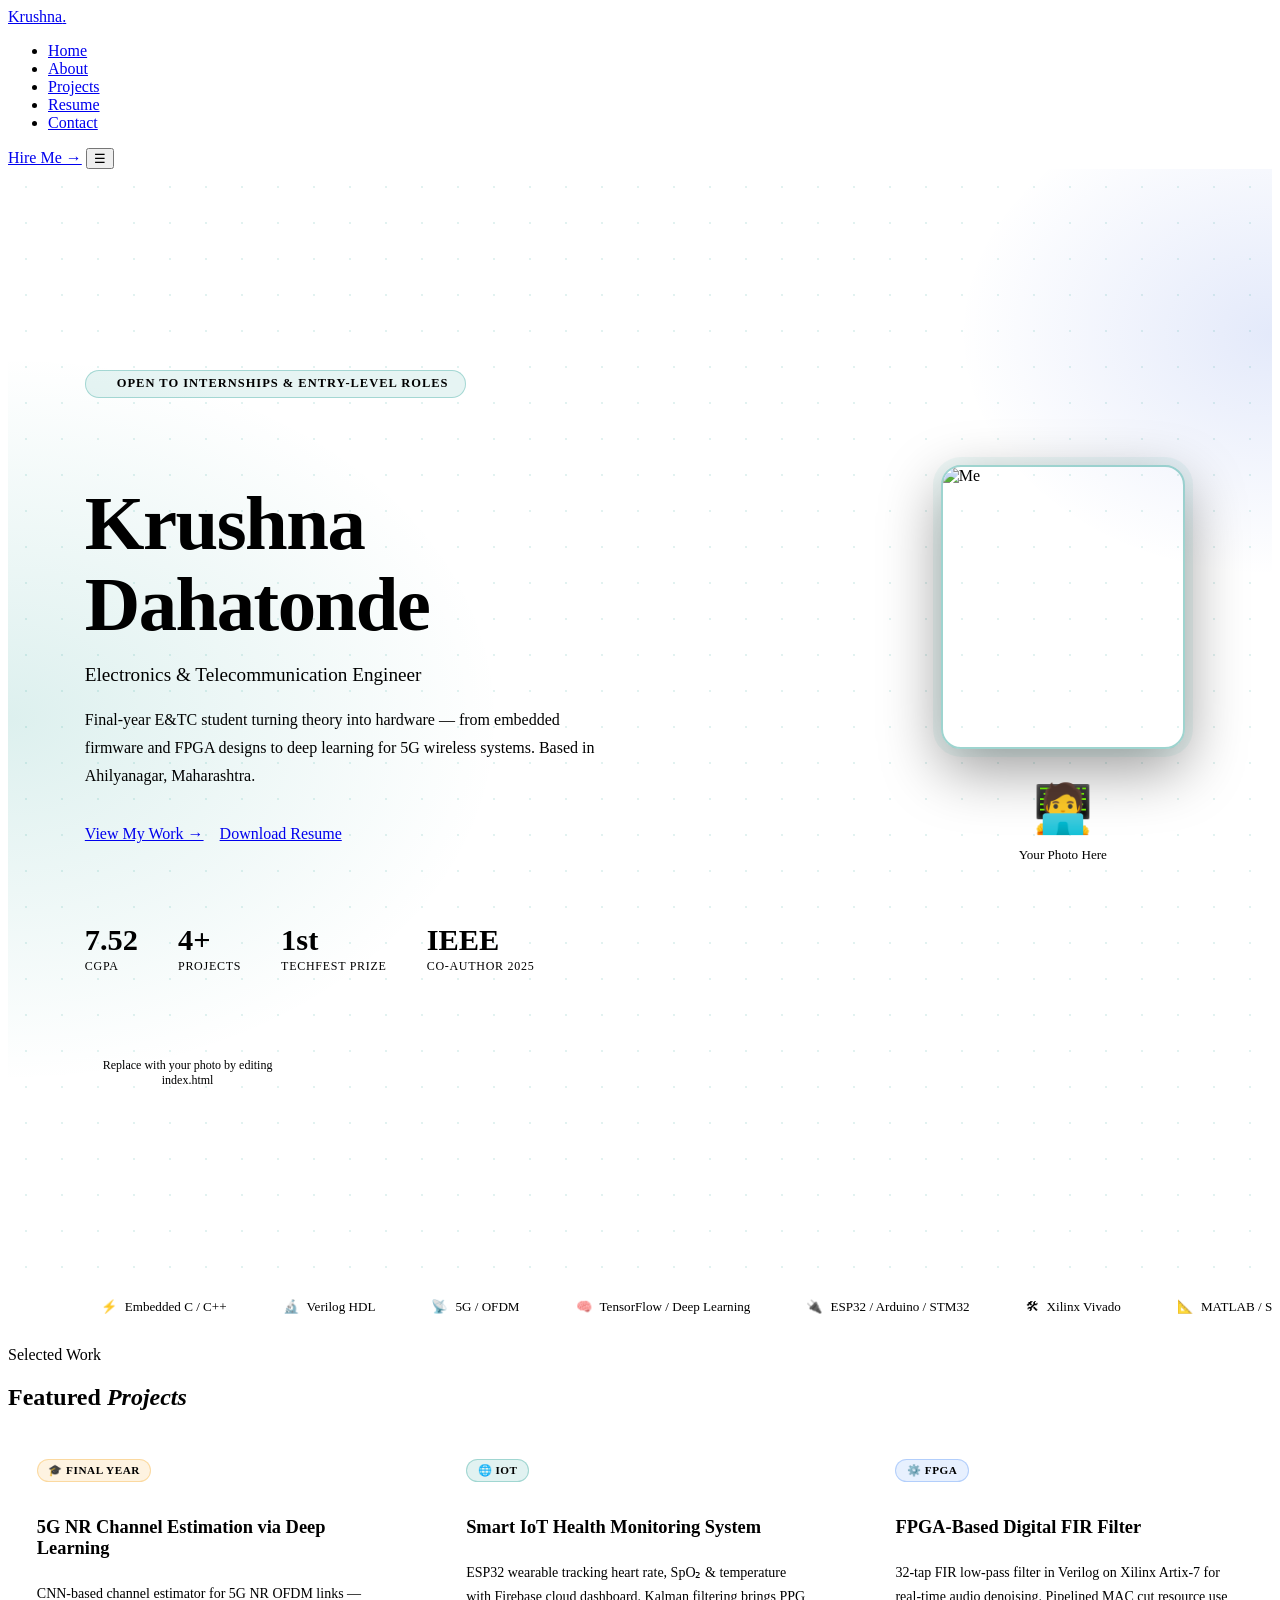
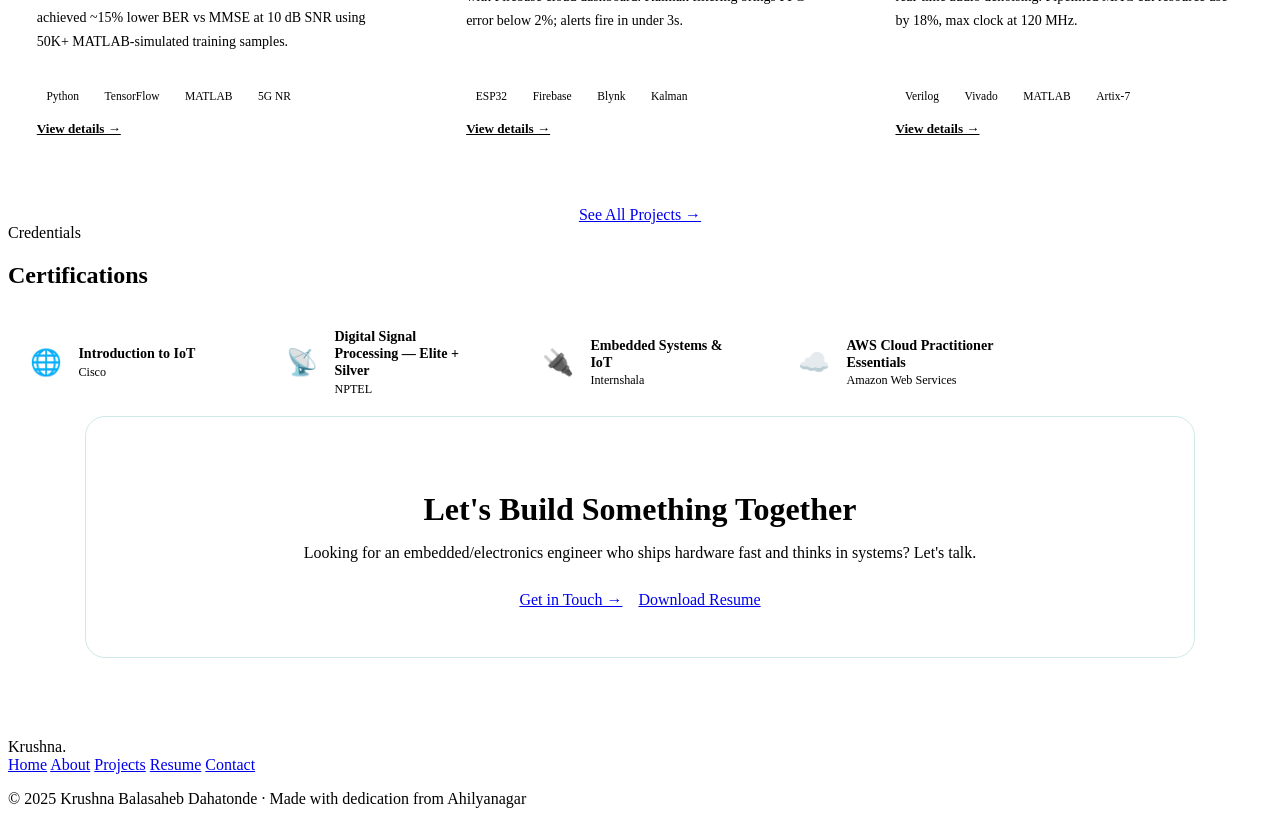
==== index.html @ bee66455 "Add files via upload" ====
<!DOCTYPE html>
<html lang="en">
<head>
<meta charset="UTF-8"/>
<meta name="viewport" content="width=device-width, initial-scale=1.0"/>
<title>Krushna Dahatonde | E&TC Engineer</title>
<link rel="stylesheet" href="css/style.css"/>
<style>
/* ── HERO ── */
.hero {
  min-height: 100vh;
  display: flex; align-items: center;
  padding: 120px 6vw 80px;
  position: relative; overflow: hidden;
}
.hero-bg {
  position: absolute; inset: 0; z-index: 0;
  background:
    radial-gradient(ellipse 65% 55% at 0% 50%, rgba(13,148,136,.14) 0%, transparent 60%),
    radial-gradient(ellipse 45% 40% at 100% 15%, rgba(29,78,216,.12) 0%, transparent 55%);
}
/* Waveform / circuit dots signature element */
.hero-bg::before {
  content: '';
  position: absolute; inset: 0;
  background-image: radial-gradient(circle, rgba(13,148,136,.12) 1px, transparent 1px);
  background-size: 36px 36px;
}
.hero-inner {
  position: relative; z-index: 1;
  display: grid; grid-template-columns: 1fr auto;
  gap: 4rem; align-items: center;
  max-width: 1100px; width: 100%;
}
.hero-eyebrow {
  display: inline-flex; align-items: center; gap: .5rem;
  background: rgba(13,148,136,.1); border: 1px solid rgba(13,148,136,.3);
  color: var(--teal-light); padding: .35rem 1rem; border-radius: 100px;
  font-size: .78rem; font-weight: 600; letter-spacing: .08em;
  text-transform: uppercase; margin-bottom: 1.4rem;
}
.hero-eyebrow-dot { width: 7px; height: 7px; border-radius: 50%; background: var(--teal-light); animation: blink 1.8s infinite; }
@keyframes blink { 0%,100%{opacity:1} 50%{opacity:.2} }
h1 {
  font-family: 'Playfair Display', serif;
  font-size: clamp(2.8rem, 6vw, 5rem);
  font-weight: 800; line-height: 1.05;
  letter-spacing: -.02em; margin-bottom: .5rem;
}
.hero-sub {
  font-size: clamp(1rem, 2vw, 1.2rem);
  color: var(--teal-light); font-weight: 500;
  margin-bottom: 1.2rem;
}
.hero-desc {
  color: var(--muted); font-size: 1rem; line-height: 1.75;
  max-width: 520px; margin-bottom: 2.2rem;
}
.hero-btns { display: flex; gap: 1rem; flex-wrap: wrap; }
.hero-stats {
  display: flex; gap: 2.5rem;
  margin-top: 3rem; padding-top: 2rem;
  border-top: 1px solid var(--border);
}
.stat-num {
  font-family: 'Playfair Display', serif;
  font-size: 1.9rem; font-weight: 800; color: var(--teal-light);
}
.stat-lbl { font-size: .75rem; color: var(--muted); text-transform: uppercase; letter-spacing: .06em; margin-top: .1rem; }

/* Photo card */
.hero-photo-wrap {
  display: flex; flex-direction: column; align-items: center; gap: 1rem;
}
.photo-frame {
  width: 240px; height: 280px;
  border-radius: 20px;
  border: 2px solid rgba(13,148,136,.4);
  overflow: hidden;
  box-shadow: 0 0 0 8px rgba(13,148,136,.06), 0 20px 60px rgba(0,0,0,.4);
  position: relative;
  background: var(--navy-light);
  display: flex; align-items: center; justify-content: center;
}
.photo-frame img { width: 100%; height: 100%; object-fit: cover; }
.photo-placeholder {
  display: flex; flex-direction: column; align-items: center; gap: .6rem;
  color: var(--muted); font-size: .82rem; text-align: center; padding: 1rem;
}
.photo-placeholder .icon { font-size: 3rem; }
.photo-hint {
  font-size: .75rem; color: var(--muted);
  text-align: center; max-width: 180px;
  background: rgba(255,255,255,.04); border: 1px dashed var(--border);
  border-radius: 8px; padding: .5rem .8rem;
}

/* ── QUICK SKILLS STRIP ── */
.skills-strip {
  background: var(--navy-mid);
  border-top: 1px solid var(--border);
  border-bottom: 1px solid var(--border);
  padding: 1.5rem 6vw;
  overflow: hidden;
}
.strip-track {
  display: flex; gap: 1.5rem;
  animation: marquee 22s linear infinite;
  white-space: nowrap;
}
@keyframes marquee { from{transform:translateX(0)} to{transform:translateX(-50%)} }
.strip-item {
  display: inline-flex; align-items: center; gap: .5rem;
  font-size: .82rem; font-weight: 500; color: var(--muted);
  padding: .4rem 1rem; background: var(--navy-light);
  border: 1px solid var(--border); border-radius: 100px;
  flex-shrink: 0;
}
.strip-item span { color: var(--teal-light); }

/* ── FEATURED PROJECTS ── */
.featured-grid {
  display: grid; grid-template-columns: repeat(auto-fill, minmax(300px, 1fr));
  gap: 1.5rem;
}
.project-card {
  background: var(--card); border: 1px solid var(--border);
  border-radius: 16px; padding: 1.8rem;
  display: flex; flex-direction: column;
  transition: border-color .25s, transform .25s, box-shadow .25s;
  position: relative; overflow: hidden;
}
.project-card::after {
  content: '';
  position: absolute; top: 0; left: 0; right: 0; height: 3px;
  background: linear-gradient(90deg, var(--teal), var(--blue-light));
  transform: scaleX(0); transform-origin: left;
  transition: transform .3s;
}
.project-card:hover { border-color: rgba(13,148,136,.4); transform: translateY(-4px); box-shadow: 0 12px 40px rgba(13,148,136,.12); }
.project-card:hover::after { transform: scaleX(1); }
.proj-badge {
  display: inline-block;
  font-size: .7rem; font-weight: 700; padding: .25rem .65rem;
  border-radius: 100px; text-transform: uppercase; letter-spacing: .05em;
  margin-bottom: 1rem; align-self: flex-start;
}
.badge-teal  { background: rgba(13,148,136,.12); border: 1px solid rgba(13,148,136,.3); color: var(--teal-light); }
.badge-blue  { background: rgba(59,130,246,.12); border: 1px solid rgba(59,130,246,.3); color: var(--blue-light); }
.badge-gold  { background: rgba(245,158,11,.12); border: 1px solid rgba(245,158,11,.3); color: var(--gold); }
.badge-navy  { background: rgba(26,51,82,.6); border: 1px solid var(--border); color: var(--muted); }

.project-card h3 { font-family: 'Playfair Display', serif; font-size: 1.15rem; font-weight: 700; margin-bottom: .6rem; }
.project-card p  { color: var(--muted); font-size: .875rem; line-height: 1.7; flex: 1; }
.proj-tech { display: flex; flex-wrap: wrap; gap: .4rem; margin-top: 1.2rem; }
.tech-chip {
  font-size: .72rem; padding: .2rem .6rem; border-radius: 5px;
  background: rgba(255,255,255,.04); color: var(--muted);
  border: 1px solid var(--border); font-weight: 500;
}
.proj-link {
  display: inline-flex; align-items: center; gap: .35rem;
  margin-top: 1rem; font-size: .82rem; font-weight: 600;
  color: var(--teal-light); transition: gap .2s;
}
.proj-link:hover { gap: .6rem; }

/* ── CERTIFICATIONS STRIP ── */
.cert-grid {
  display: grid; grid-template-columns: repeat(auto-fill, minmax(220px, 1fr));
  gap: 1rem;
}
.cert-card {
  background: var(--card); border: 1px solid var(--border);
  border-radius: 12px; padding: 1.2rem 1.4rem;
  display: flex; align-items: center; gap: 1rem;
  transition: border-color .2s;
}
.cert-card:hover { border-color: rgba(13,148,136,.4); }
.cert-icon { font-size: 1.6rem; }
.cert-name { font-weight: 600; font-size: .88rem; }
.cert-by   { color: var(--muted); font-size: .76rem; margin-top: .15rem; }

/* ── CTA BAND ── */
.cta-band {
  background: linear-gradient(135deg, var(--navy-light) 0%, rgba(13,148,136,.15) 100%);
  border: 1px solid rgba(13,148,136,.2);
  border-radius: 20px; padding: 3rem;
  text-align: center;
  margin: 0 6vw 80px;
}
.cta-band h2 { font-family: 'Playfair Display', serif; font-size: 2rem; margin-bottom: .8rem; }
.cta-band p  { color: var(--muted); margin-bottom: 1.8rem; }
.cta-btns    { display: flex; gap: 1rem; justify-content: center; flex-wrap: wrap; }

@media (max-width: 900px) {
  .hero-inner { grid-template-columns: 1fr; }
  .hero-photo-wrap { display: none; }
}
@media (max-width: 600px) {
  .hero-stats { gap: 1.5rem; }
}
</style>
</head>
<body>

<!-- NAV -->
<nav class="nav">
  <a href="index.html" class="nav-logo">Krushna<span>.</span></a>
  <ul class="nav-links">
    <li><a href="index.html">Home</a></li>
    <li><a href="pages/about.html">About</a></li>
    <li><a href="pages/projects.html">Projects</a></li>
    <li><a href="pages/resume.html">Resume</a></li>
    <li><a href="pages/contact.html">Contact</a></li>
  </ul>
  <a href="pages/contact.html" class="nav-cta">Hire Me →</a>
  <button class="nav-mobile-btn">☰</button>
</nav>

<!-- HERO -->
<section class="hero">
  <div class="hero-bg"></div>
  <div class="hero-inner">
    <div>
      <div class="hero-eyebrow">
        <span class="hero-eyebrow-dot"></span>
        Open to Internships & Entry-level Roles
      </div>
      <h1>Krushna<br>Dahatonde</h1>
      <p class="hero-sub">Electronics & Telecommunication Engineer</p>
      <p class="hero-desc">
        Final-year E&TC student turning theory into hardware — from embedded firmware and FPGA designs to deep learning for 5G wireless systems. Based in Ahilyanagar, Maharashtra.
      </p>
      <div class="hero-btns">
        <a href="pages/projects.html" class="btn btn-primary">View My Work →</a>
        <a href="pages/resume.html" class="btn btn-secondary">Download Resume</a>
      </div>
      <div class="hero-stats">
        <div>
          <div class="stat-num">7.52</div>
          <div class="stat-lbl">CGPA</div>
        </div>
        <div>
          <div class="stat-num">4+</div>
          <div class="stat-lbl">Projects</div>
        </div>
        <div>
          <div class="stat-num">1st</div>
          <div class="stat-lbl">TechFest Prize</div>
        </div>
        <div>
          <div class="stat-num">IEEE</div>
          <div class="stat-lbl">Co-author 2025</div>
        </div>
      </div>
    </div>
    <!-- PHOTO -->
    <div class="hero-photo-wrap">
      <div class="photo-frame">
  <img src="C:\Users\ASUS\Downloads\portfolio\portfolio\Me.jpeg" alt="Me">
</div>
        <div class="photo-placeholder">
          <span class="icon">🧑‍💻</span>
          <span>Your Photo Here</span>
        </div>
      </div>
      <p class="photo-hint">Replace with your photo by editing index.html</p>
    </div>
  </div>
</section>

<!-- SKILLS MARQUEE -->
<div class="skills-strip">
  <div class="strip-track">
    <span class="strip-item"><span>⚡</span>Embedded C / C++</span>
    <span class="strip-item"><span>🔬</span>Verilog HDL</span>
    <span class="strip-item"><span>📡</span>5G / OFDM</span>
    <span class="strip-item"><span>🧠</span>TensorFlow / Deep Learning</span>
    <span class="strip-item"><span>🔌</span>ESP32 / Arduino / STM32</span>
    <span class="strip-item"><span>🛠</span>Xilinx Vivado</span>
    <span class="strip-item"><span>📐</span>MATLAB / Simulink</span>
    <span class="strip-item"><span>🌐</span>IoT / Firebase</span>
    <span class="strip-item"><span>🖥</span>Linux / Git</span>
    <span class="strip-item"><span>📋</span>KiCad PCB</span>
    <!-- duplicate for seamless loop -->
    <span class="strip-item"><span>⚡</span>Embedded C / C++</span>
    <span class="strip-item"><span>🔬</span>Verilog HDL</span>
    <span class="strip-item"><span>📡</span>5G / OFDM</span>
    <span class="strip-item"><span>🧠</span>TensorFlow / Deep Learning</span>
    <span class="strip-item"><span>🔌</span>ESP32 / Arduino / STM32</span>
    <span class="strip-item"><span>🛠</span>Xilinx Vivado</span>
    <span class="strip-item"><span>📐</span>MATLAB / Simulink</span>
    <span class="strip-item"><span>🌐</span>IoT / Firebase</span>
    <span class="strip-item"><span>🖥</span>Linux / Git</span>
    <span class="strip-item"><span>📋</span>KiCad PCB</span>
  </div>
</div>

<!-- FEATURED PROJECTS -->
<section class="section">
  <div class="section-tag">Selected Work</div>
  <h2 class="section-title reveal">Featured <em>Projects</em></h2>
  <div class="featured-grid">

    <div class="project-card reveal">
      <span class="proj-badge badge-gold">🎓 Final Year</span>
      <h3>5G NR Channel Estimation via Deep Learning</h3>
      <p>CNN-based channel estimator for 5G NR OFDM links — achieved ~15% lower BER vs MMSE at 10 dB SNR using 50K+ MATLAB-simulated training samples.</p>
      <div class="proj-tech">
        <span class="tech-chip">Python</span>
        <span class="tech-chip">TensorFlow</span>
        <span class="tech-chip">MATLAB</span>
        <span class="tech-chip">5G NR</span>
      </div>
      <a href="pages/projects.html" class="proj-link">View details →</a>
    </div>

    <div class="project-card reveal reveal-delay-1">
      <span class="proj-badge badge-teal">🌐 IoT</span>
      <h3>Smart IoT Health Monitoring System</h3>
      <p>ESP32 wearable tracking heart rate, SpO₂ & temperature with Firebase cloud dashboard. Kalman filtering brings PPG error below 2%; alerts fire in under 3s.</p>
      <div class="proj-tech">
        <span class="tech-chip">ESP32</span>
        <span class="tech-chip">Firebase</span>
        <span class="tech-chip">Blynk</span>
        <span class="tech-chip">Kalman</span>
      </div>
      <a href="pages/projects.html" class="proj-link">View details →</a>
    </div>

    <div class="project-card reveal reveal-delay-2">
      <span class="proj-badge badge-blue">⚙️ FPGA</span>
      <h3>FPGA-Based Digital FIR Filter</h3>
      <p>32-tap FIR low-pass filter in Verilog on Xilinx Artix-7 for real-time audio denoising. Pipelined MAC cut resource use by 18%, max clock at 120 MHz.</p>
      <div class="proj-tech">
        <span class="tech-chip">Verilog</span>
        <span class="tech-chip">Vivado</span>
        <span class="tech-chip">MATLAB</span>
        <span class="tech-chip">Artix-7</span>
      </div>
      <a href="pages/projects.html" class="proj-link">View details →</a>
    </div>

  </div>
  <div style="text-align:center; margin-top:2.5rem;">
    <a href="pages/projects.html" class="btn btn-secondary">See All Projects →</a>
  </div>
</section>

<!-- CERTS -->
<section class="section" style="padding-top:0;">
  <div class="section-tag">Credentials</div>
  <h2 class="section-title reveal">Certifications</h2>
  <div class="cert-grid reveal">
    <div class="cert-card"><span class="cert-icon">🌐</span><div><div class="cert-name">Introduction to IoT</div><div class="cert-by">Cisco</div></div></div>
    <div class="cert-card"><span class="cert-icon">📡</span><div><div class="cert-name">Digital Signal Processing — Elite + Silver</div><div class="cert-by">NPTEL</div></div></div>
    <div class="cert-card"><span class="cert-icon">🔌</span><div><div class="cert-name">Embedded Systems & IoT</div><div class="cert-by">Internshala</div></div></div>
    <div class="cert-card"><span class="cert-icon">☁️</span><div><div class="cert-name">AWS Cloud Practitioner Essentials</div><div class="cert-by">Amazon Web Services</div></div></div>
  </div>
</section>

<!-- CTA -->
<div class="cta-band reveal">
  <h2>Let's Build Something Together</h2>
  <p>Looking for an embedded/electronics engineer who ships hardware fast and thinks in systems? Let's talk.</p>
  <div class="cta-btns">
    <a href="pages/contact.html" class="btn btn-primary">Get in Touch →</a>
    <a href="pages/resume.html" class="btn btn-secondary">Download Resume</a>
  </div>
</div>

<!-- FOOTER -->
<footer class="footer">
  <div class="footer-logo">Krushna<span>.</span></div>
  <div class="footer-links">
    <a href="index.html">Home</a>
    <a href="pages/about.html">About</a>
    <a href="pages/projects.html">Projects</a>
    <a href="pages/resume.html">Resume</a>
    <a href="pages/contact.html">Contact</a>
  </div>
  <p class="footer-copy">© 2025 Krushna Balasaheb Dahatonde · Made with dedication from Ahilyanagar</p>
</footer>

<script src="js/main.js"></script>
</body>
</html>
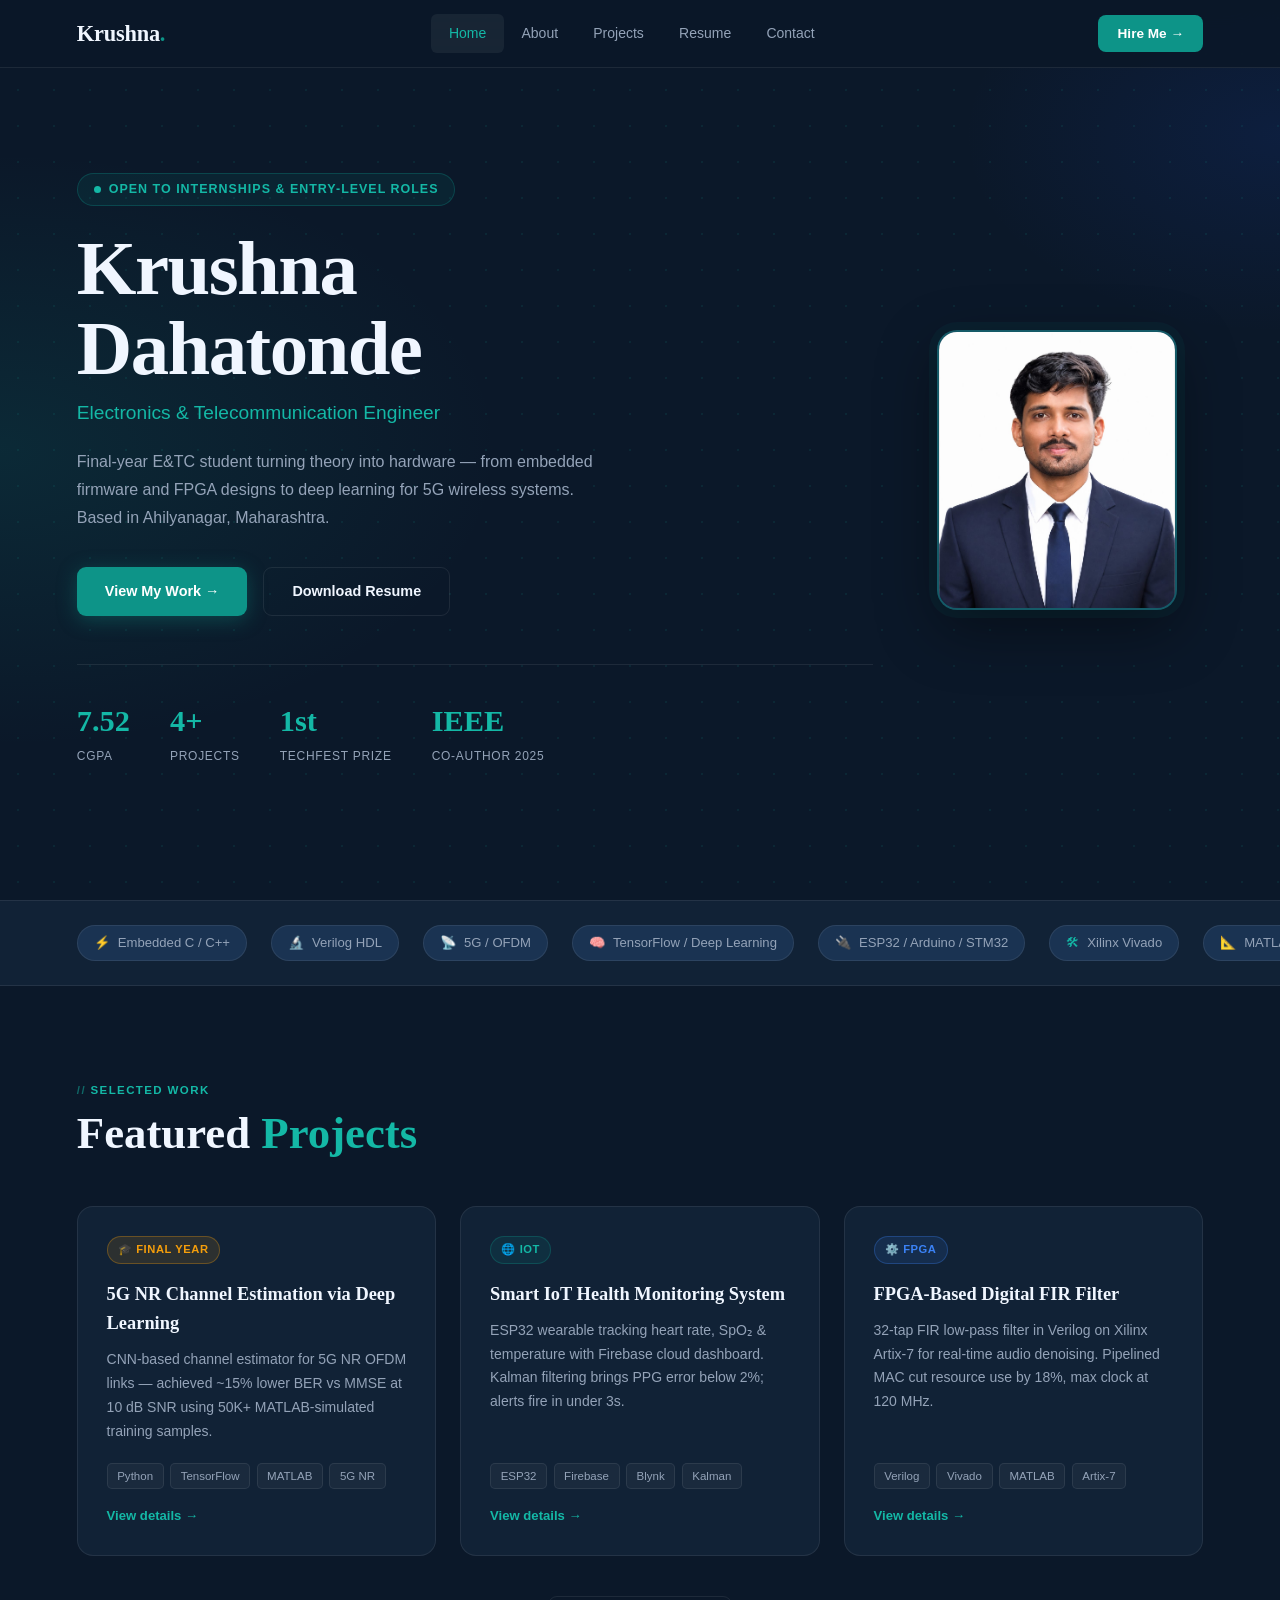
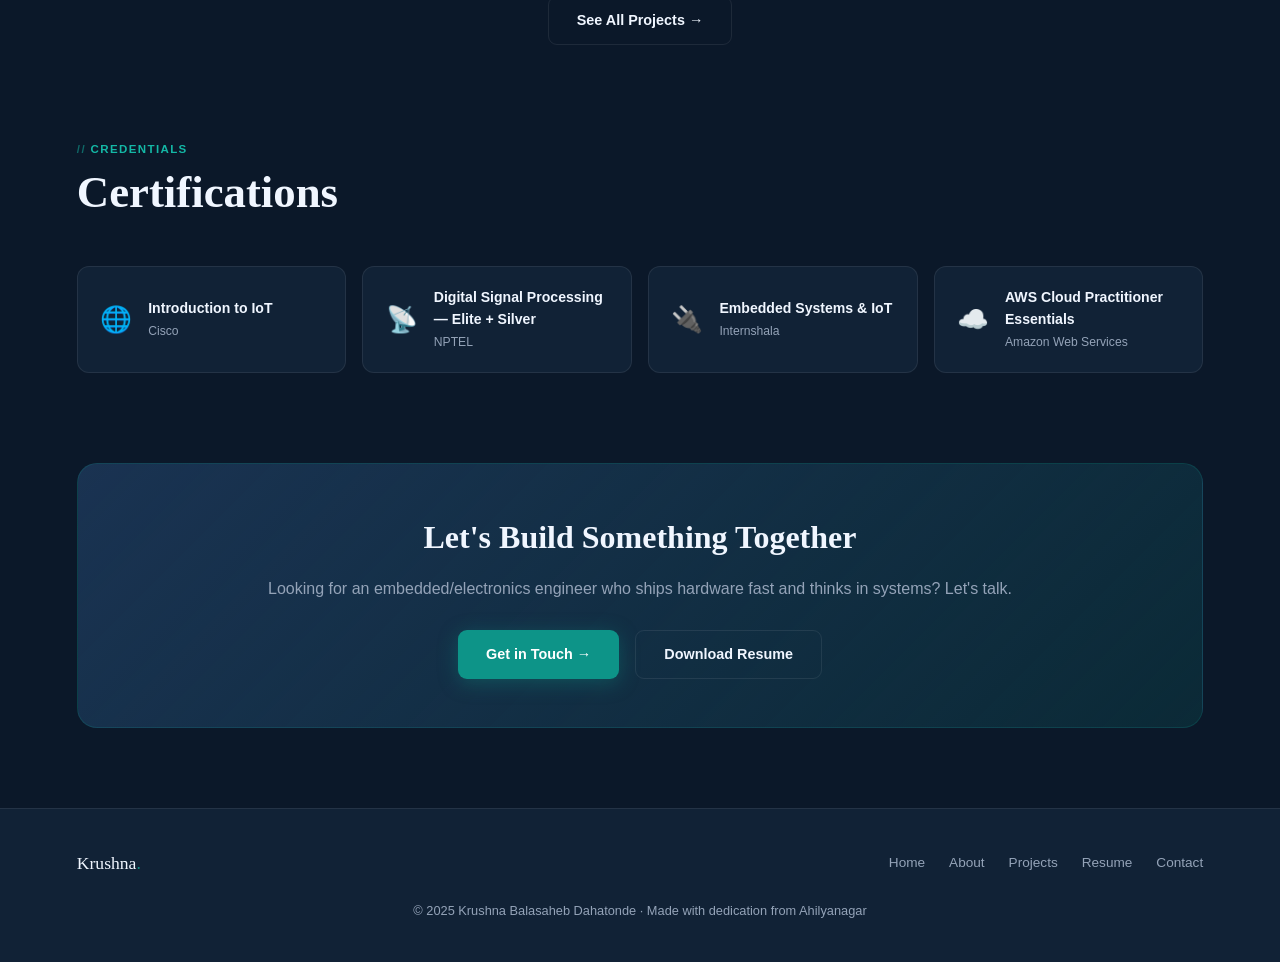
==== commit a10b3db3: "Update links and stylesheet references in index.html" ====
--- a/index.html
+++ b/index.html
@@ -4,7 +4,7 @@
 <meta charset="UTF-8"/>
 <meta name="viewport" content="width=device-width, initial-scale=1.0"/>
 <title>Krushna Dahatonde | E&TC Engineer</title>
-<link rel="stylesheet" href="css/style.css"/>
+<link rel="stylesheet" href="style.css"/>
 <style>
 /* ── HERO ── */
 .hero {
@@ -209,12 +209,12 @@
   <a href="index.html" class="nav-logo">Krushna<span>.</span></a>
   <ul class="nav-links">
     <li><a href="index.html">Home</a></li>
-    <li><a href="pages/about.html">About</a></li>
-    <li><a href="pages/projects.html">Projects</a></li>
-    <li><a href="pages/resume.html">Resume</a></li>
-    <li><a href="pages/contact.html">Contact</a></li>
+    <li><a href="about.html">About</a></li>
+    <li><a href="projects.html">Projects</a></li>
+    <li><a href="resume.html">Resume</a></li>
+    <li><a href="contact.html">Contact</a></li>
   </ul>
-  <a href="pages/contact.html" class="nav-cta">Hire Me →</a>
+  <a href="contact.html" class="nav-cta">Hire Me →</a>
   <button class="nav-mobile-btn">☰</button>
 </nav>
 
@@ -233,8 +233,8 @@
         Final-year E&TC student turning theory into hardware — from embedded firmware and FPGA designs to deep learning for 5G wireless systems. Based in Ahilyanagar, Maharashtra.
       </p>
       <div class="hero-btns">
-        <a href="pages/projects.html" class="btn btn-primary">View My Work →</a>
-        <a href="pages/resume.html" class="btn btn-secondary">Download Resume</a>
+        <a href="projects.html" class="btn btn-primary">View My Work →</a>
+        <a href="resume.html" class="btn btn-secondary">Download Resume</a>
       </div>
       <div class="hero-stats">
         <div>
@@ -258,14 +258,8 @@
     <!-- PHOTO -->
     <div class="hero-photo-wrap">
       <div class="photo-frame">
-  <img src="C:\Users\ASUS\Downloads\portfolio\portfolio\Me.jpeg" alt="Me">
-</div>
-        <div class="photo-placeholder">
-          <span class="icon">🧑‍💻</span>
-          <span>Your Photo Here</span>
-        </div>
-      </div>
-      <p class="photo-hint">Replace with your photo by editing index.html</p>
+        <img src="Me.jpeg" alt="Krushna Dahatonde">
+      </div>
     </div>
   </div>
 </section>
@@ -313,7 +307,7 @@
         <span class="tech-chip">MATLAB</span>
         <span class="tech-chip">5G NR</span>
       </div>
-      <a href="pages/projects.html" class="proj-link">View details →</a>
+      <a href="projects.html" class="proj-link">View details →</a>
     </div>
 
     <div class="project-card reveal reveal-delay-1">
@@ -326,7 +320,7 @@
         <span class="tech-chip">Blynk</span>
         <span class="tech-chip">Kalman</span>
       </div>
-      <a href="pages/projects.html" class="proj-link">View details →</a>
+      <a href="projects.html" class="proj-link">View details →</a>
     </div>
 
     <div class="project-card reveal reveal-delay-2">
@@ -339,12 +333,12 @@
         <span class="tech-chip">MATLAB</span>
         <span class="tech-chip">Artix-7</span>
       </div>
-      <a href="pages/projects.html" class="proj-link">View details →</a>
+      <a href="projects.html" class="proj-link">View details →</a>
     </div>
 
   </div>
   <div style="text-align:center; margin-top:2.5rem;">
-    <a href="pages/projects.html" class="btn btn-secondary">See All Projects →</a>
+    <a href="projects.html" class="btn btn-secondary">See All Projects →</a>
   </div>
 </section>
 
@@ -365,8 +359,8 @@
   <h2>Let's Build Something Together</h2>
   <p>Looking for an embedded/electronics engineer who ships hardware fast and thinks in systems? Let's talk.</p>
   <div class="cta-btns">
-    <a href="pages/contact.html" class="btn btn-primary">Get in Touch →</a>
-    <a href="pages/resume.html" class="btn btn-secondary">Download Resume</a>
+    <a href="contact.html" class="btn btn-primary">Get in Touch →</a>
+    <a href="resume.html" class="btn btn-secondary">Download Resume</a>
   </div>
 </div>
 
@@ -375,14 +369,14 @@
   <div class="footer-logo">Krushna<span>.</span></div>
   <div class="footer-links">
     <a href="index.html">Home</a>
-    <a href="pages/about.html">About</a>
-    <a href="pages/projects.html">Projects</a>
-    <a href="pages/resume.html">Resume</a>
-    <a href="pages/contact.html">Contact</a>
+    <a href="about.html">About</a>
+    <a href="projects.html">Projects</a>
+    <a href="resume.html">Resume</a>
+    <a href="contact.html">Contact</a>
   </div>
   <p class="footer-copy">© 2025 Krushna Balasaheb Dahatonde · Made with dedication from Ahilyanagar</p>
 </footer>
 
-<script src="js/main.js"></script>
+<script src="main.js"></script>
 </body>
 </html>
--- a/style.css
+++ b/style.css
@@ -0,0 +1,198 @@
+/* ═══════════════════════════════════════════
+   KRUSHNA DAHATONDE — PORTFOLIO
+   Theme: Deep Navy + Teal Professional
+   ═══════════════════════════════════════════ */
+@import url('https://fonts.googleapis.com/css2?family=Inter:wght@300;400;500;600;700&family=Playfair+Display:wght@700;800&display=swap');
+
+*, *::before, *::after { box-sizing: border-box; margin: 0; padding: 0; }
+
+:root {
+  --navy:       #0B1829;
+  --navy-mid:   #112236;
+  --navy-light: #1A3352;
+  --teal:       #0D9488;
+  --teal-light: #14B8A6;
+  --teal-glow:  rgba(13,148,136,.18);
+  --blue:       #1D4ED8;
+  --blue-light: #3B82F6;
+  --white:      #F0F6FF;
+  --muted:      #94A3B8;
+  --border:     rgba(255,255,255,.08);
+  --card:       #112236;
+  --gold:       #F59E0B;
+}
+
+html { scroll-behavior: smooth; }
+body {
+  font-family: 'Inter', sans-serif;
+  background: var(--navy);
+  color: var(--white);
+  line-height: 1.6;
+  overflow-x: hidden;
+}
+img { max-width: 100%; display: block; }
+a { text-decoration: none; color: inherit; }
+
+/* ── SCROLLBAR ── */
+::-webkit-scrollbar { width: 6px; }
+::-webkit-scrollbar-track { background: var(--navy); }
+::-webkit-scrollbar-thumb { background: var(--teal); border-radius: 3px; }
+
+/* ── NAV ── */
+.nav {
+  position: fixed; top: 0; left: 0; right: 0; z-index: 200;
+  display: flex; align-items: center; justify-content: space-between;
+  padding: 0 6vw;
+  height: 68px;
+  background: rgba(11,24,41,.9);
+  backdrop-filter: blur(20px);
+  border-bottom: 1px solid var(--border);
+  transition: background .3s;
+}
+.nav-logo {
+  font-family: 'Playfair Display', serif;
+  font-size: 1.4rem; font-weight: 800;
+  color: var(--white);
+  letter-spacing: -.01em;
+}
+.nav-logo span { color: var(--teal); }
+.nav-links { display: flex; gap: 0; list-style: none; }
+.nav-links a {
+  display: block;
+  padding: .5rem 1.1rem;
+  font-size: .875rem; font-weight: 500;
+  color: var(--muted);
+  border-radius: 6px;
+  transition: color .2s, background .2s;
+}
+.nav-links a:hover,
+.nav-links a.active { color: var(--white); background: rgba(255,255,255,.06); }
+.nav-links a.active { color: var(--teal-light); }
+.nav-cta {
+  display: inline-flex; align-items: center; gap: .4rem;
+  padding: .5rem 1.2rem; border-radius: 8px;
+  background: var(--teal); color: #fff;
+  font-size: .85rem; font-weight: 600;
+  transition: background .2s, transform .15s;
+}
+.nav-cta:hover { background: var(--teal-light); transform: translateY(-1px); }
+.nav-mobile-btn { display: none; background: none; border: none; color: var(--white); font-size: 1.4rem; cursor: pointer; }
+
+/* ── BUTTONS ── */
+.btn {
+  display: inline-flex; align-items: center; gap: .5rem;
+  padding: .75rem 1.75rem; border-radius: 9px;
+  font-size: .9rem; font-weight: 600;
+  transition: transform .18s, box-shadow .18s, background .18s;
+  cursor: pointer; border: none;
+}
+.btn:hover { transform: translateY(-2px); }
+.btn-primary {
+  background: var(--teal);
+  color: #fff;
+  box-shadow: 0 4px 20px rgba(13,148,136,.35);
+}
+.btn-primary:hover { background: var(--teal-light); box-shadow: 0 6px 28px rgba(13,148,136,.5); }
+.btn-secondary {
+  background: transparent;
+  color: var(--white);
+  border: 1.5px solid var(--border);
+}
+.btn-secondary:hover { border-color: var(--teal); color: var(--teal-light); }
+.btn-blue {
+  background: var(--blue);
+  color: #fff;
+  box-shadow: 0 4px 20px rgba(29,78,216,.35);
+}
+.btn-blue:hover { background: var(--blue-light); }
+
+/* ── SECTION LAYOUT ── */
+.section { padding: 90px 6vw; }
+.section-sm { padding: 60px 6vw; }
+.section-tag {
+  display: inline-block;
+  font-size: .72rem; font-weight: 700; letter-spacing: .12em;
+  text-transform: uppercase;
+  color: var(--teal-light);
+  margin-bottom: .6rem;
+}
+.section-tag::before { content: '// '; opacity: .5; }
+h2.section-title {
+  font-family: 'Playfair Display', serif;
+  font-size: clamp(1.9rem, 4vw, 2.8rem);
+  font-weight: 800; line-height: 1.1;
+  margin-bottom: 3rem;
+  color: var(--white);
+}
+h2.section-title em { font-style: normal; color: var(--teal-light); }
+
+/* ── CARDS ── */
+.card {
+  background: var(--card);
+  border: 1px solid var(--border);
+  border-radius: 14px;
+  padding: 1.6rem;
+  transition: border-color .2s, transform .2s, box-shadow .2s;
+}
+.card:hover {
+  border-color: rgba(13,148,136,.4);
+  transform: translateY(-3px);
+  box-shadow: 0 8px 32px rgba(13,148,136,.12);
+}
+
+/* ── TAGS / PILLS ── */
+.pill {
+  display: inline-block;
+  padding: .28rem .7rem; border-radius: 100px;
+  font-size: .75rem; font-weight: 600;
+  background: rgba(13,148,136,.1);
+  border: 1px solid rgba(13,148,136,.25);
+  color: var(--teal-light);
+}
+.pill-blue {
+  background: rgba(59,130,246,.1);
+  border-color: rgba(59,130,246,.25);
+  color: var(--blue-light);
+}
+.pill-gold {
+  background: rgba(245,158,11,.1);
+  border-color: rgba(245,158,11,.25);
+  color: var(--gold);
+}
+
+/* ── REVEAL ANIMATION ── */
+.reveal { opacity: 0; transform: translateY(24px); transition: opacity .55s ease, transform .55s ease; }
+.reveal.visible { opacity: 1; transform: none; }
+.reveal-delay-1 { transition-delay: .1s; }
+.reveal-delay-2 { transition-delay: .2s; }
+.reveal-delay-3 { transition-delay: .3s; }
+
+/* ── FOOTER ── */
+.footer {
+  background: var(--navy-mid);
+  border-top: 1px solid var(--border);
+  padding: 2.5rem 6vw;
+  display: flex; align-items: center; justify-content: space-between;
+  flex-wrap: wrap; gap: 1rem;
+}
+.footer-logo { font-family: 'Playfair Display', serif; font-size: 1.1rem; }
+.footer-logo span { color: var(--teal); }
+.footer-links { display: flex; gap: 1.5rem; }
+.footer-links a { color: var(--muted); font-size: .85rem; transition: color .2s; }
+.footer-links a:hover { color: var(--teal-light); }
+.footer-copy { color: var(--muted); font-size: .8rem; width: 100%; text-align: center; margin-top: .5rem; }
+
+/* ── RESPONSIVE ── */
+@media (max-width: 768px) {
+  .nav-links { display: none; }
+  .nav-mobile-btn { display: block; }
+  .nav-links.open {
+    display: flex; flex-direction: column;
+    position: fixed; top: 68px; left: 0; right: 0;
+    background: var(--navy-mid);
+    padding: 1rem 6vw 2rem;
+    border-bottom: 1px solid var(--border);
+    gap: .25rem;
+  }
+  .section { padding: 60px 5vw; }
+}
